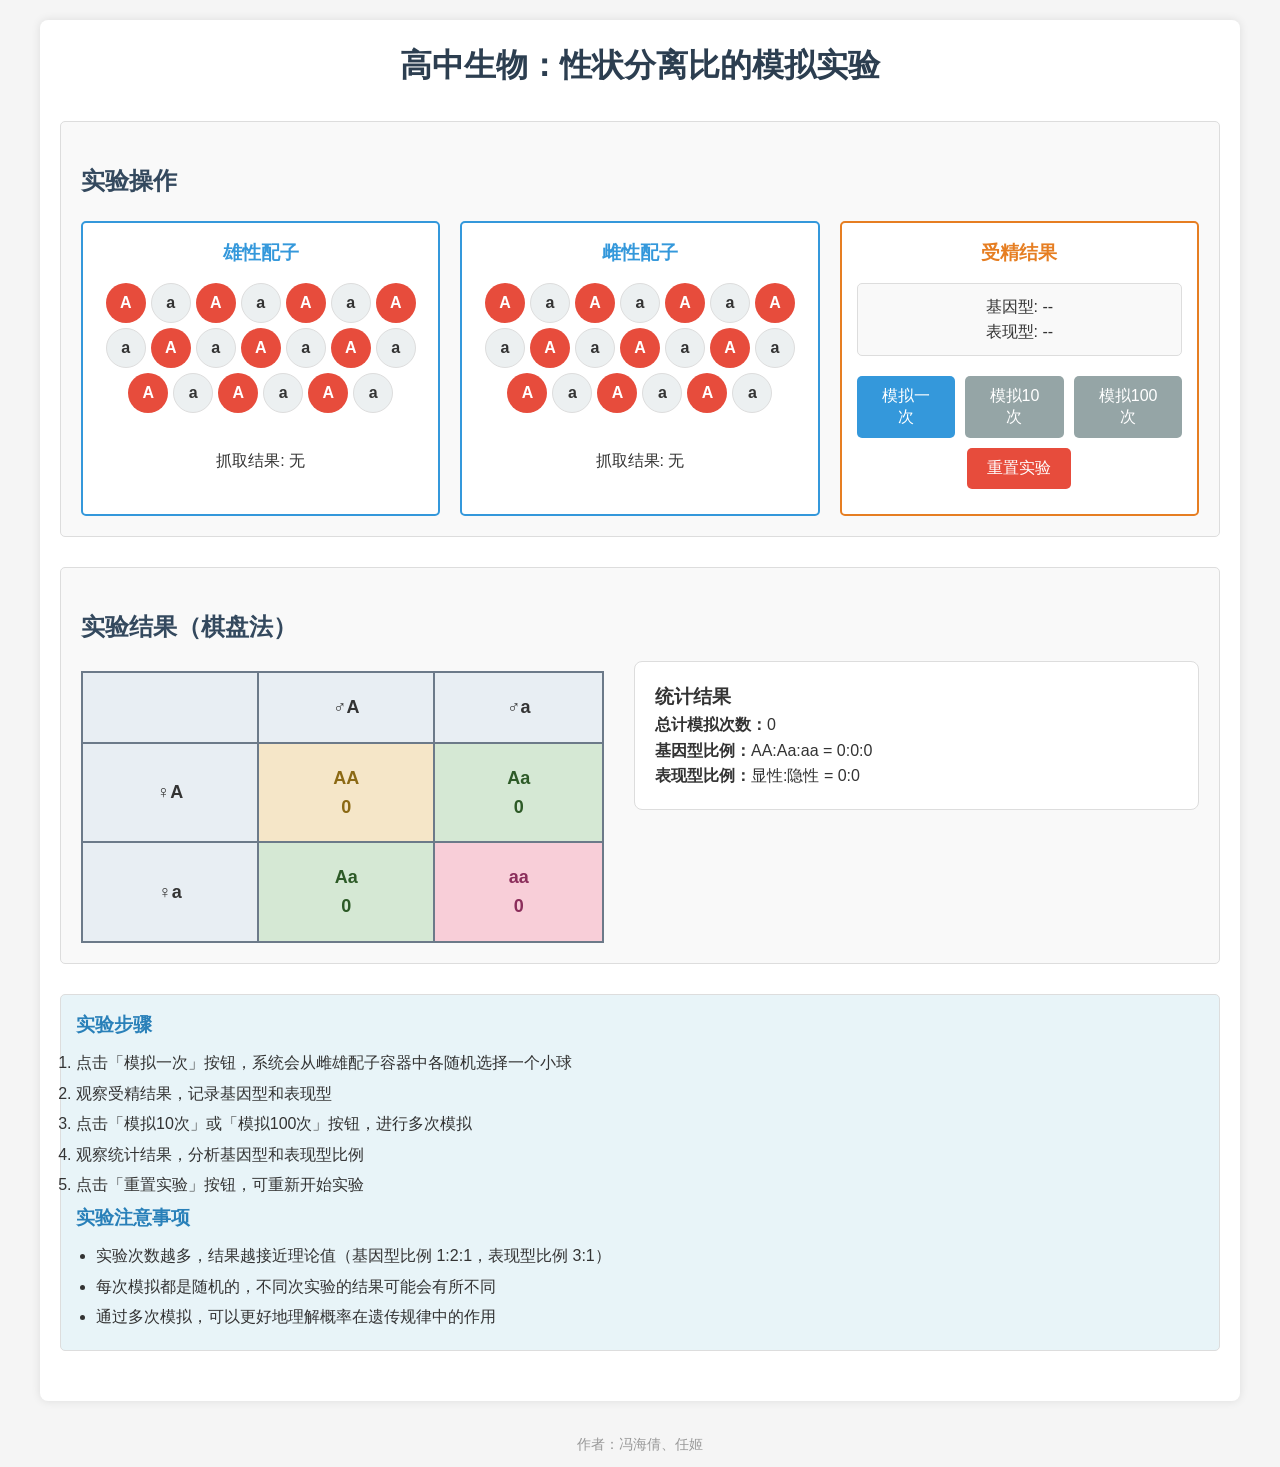
==== 4genetic_simulation.html @ bc6836cc "Add files via upload" ====
<!DOCTYPE html>
<html lang="zh-CN">
<head>
    <meta charset="UTF-8">
    <meta name="viewport" content="width=device-width, initial-scale=1.0">
    <meta name="author" content="F&R">
    <title>高中生物：性状分离比的模拟实验</title>
    <style>
        * {
            margin: 0;
            padding: 0;
            box-sizing: border-box;
        }
        
        body {
            font-family: Arial, sans-serif;
            line-height: 1.6;
            color: #333;
            background-color: #f5f5f5;
        }
        
        .container {
            max-width: 1200px;
            margin: 20px auto;
            padding: 20px;
            background-color: white;
            border-radius: 8px;
            box-shadow: 0 0 10px rgba(0,0,0,0.1);
        }
        
        h1 {
            text-align: center;
            color: #2c3e50;
            margin-bottom: 30px;
        }
        
        h2 {
            color: #34495e;
            margin-top: 20px;
            margin-bottom: 15px;
        }
        
        .section {
            margin-bottom: 30px;
            padding: 20px;
            border: 1px solid #ddd;
            border-radius: 5px;
            background-color: #f9f9f9;
        }
        
        .experiment-area {
            display: flex;
            flex-wrap: wrap;
            gap: 20px;
            margin-top: 20px;
        }
        
        .gamete-container {
            flex: 1;
            min-width: 200px;
            padding: 15px;
            border: 2px solid #3498db;
            border-radius: 5px;
            background-color: white;
            text-align: center;
        }
        
        .gamete-container h3 {
            color: #3498db;
            margin-bottom: 10px;
        }
        
        .balls {
            display: flex;
            flex-wrap: wrap;
            gap: 5px;
            justify-content: center;
            margin: 15px 0;
            height: 70px;
        }
        
        .ball {
            width: 40px;
            height: 40px;
            border-radius: 50%;
            display: flex;
            align-items: center;
            justify-content: center;
            font-weight: bold;
            color: white;
            cursor: pointer;
            transition: transform 0.2s, opacity 0.3s;
            position: relative;
        }
        
        .ball:hover {
            transform: scale(1.1);
        }
        
        .ball-red {
            background-color: #e74c3c;
        }
        
        .ball-white {
            background-color: #ecf0f1;
            color: #333;
            border: 1px solid #ddd;
        }
        
        /* 抓取动画 */
        .ball.selected {
            animation: grabBall 0.5s ease-out forwards;
        }
        
        @keyframes grabBall {
            0% {
                transform: scale(1);
                opacity: 1;
            }
            50% {
                transform: scale(1.3) translateY(-20px);
                opacity: 0.8;
            }
            100% {
                transform: scale(1);
                opacity: 1;
            }
        }
        
        /* 抓取出来的小球显示 */
        .grabbed-ball {
            width: 50px;
            height: 50px;
            border-radius: 50%;
            display: flex;
            align-items: center;
            justify-content: center;
            font-weight: bold;
            color: white;
            font-size: 20px;
            margin: 10px auto;
            animation: showGrabbed 0.3s ease-out;
        }
        
        @keyframes showGrabbed {
            0% {
                transform: scale(0);
            }
            100% {
                transform: scale(1);
            }
        }
        
        .grabbed-ball.red {
            background-color: #e74c3c;
        }
        
        .grabbed-ball.white {
            background-color: #ecf0f1;
            color: #333;
            border: 2px solid #ddd;
        }
        
        .grabbed-ball-container {
            height: 80px;
            display: flex;
            align-items: center;
            justify-content: center;
            overflow: hidden;
        }
        
        .fertilization {
            flex: 1;
            min-width: 200px;
            padding: 15px;
            border: 2px solid #e67e22;
            border-radius: 5px;
            background-color: white;
            text-align: center;
        }
        
        .fertilization h3 {
            color: #e67e22;
            margin-bottom: 10px;
        }
        
        .result {
            margin: 15px 0;
            padding: 10px;
            border: 1px solid #ddd;
            border-radius: 5px;
            background-color: #f9f9f9;
        }
        
        .stats {
            margin-top: 20px;
        }
        
        table {
            width: 100%;
            border-collapse: collapse;
            margin-top: 10px;
        }
        
        th, td {
            border: 1px solid #ddd;
            padding: 8px;
            text-align: center;
        }
        
        th {
            background-color: #f2f2f2;
        }
        
        /* 棋盘法样式 */
        .punnett-section {
            display: flex;
            flex-wrap: wrap;
            gap: 30px;
            align-items: flex-start;
        }
        
        .punnett-square {
            flex: 1;
            min-width: 250px;
        }
        
        .punnett-table {
            border-collapse: collapse;
            border: 2px solid #6c7a89;
            width: 100%;
        }
        
        .punnett-table th, .punnett-table td {
            border: 2px solid #6c7a89;
            padding: 20px;
            text-align: center;
            font-size: 18px;
        }
        
        .punnett-table th {
            background-color: #e8eef3;
            font-weight: bold;
        }
        
        .gamete-label {
            background-color: #ffffff;
            color: #333333;
        }
        
        .genotype-cell {
            background-color: #fff;
            font-weight: bold;
        }
        
        .genotype-cell.AA {
            background-color: #f5e6c8;
            color: #8b6914;
        }
        
        .genotype-cell.Aa {
            background-color: #d5e8d4;
            color: #2d5a27;
        }
        
        .genotype-cell.aa {
            background-color: #f8ced8;
            color: #8b2e5b;
        }
        
        /* 统计结果样式 */
        .stats-panel {
            flex: 1;
            min-width: 250px;
            padding: 20px;
            background-color: #fff;
            border-radius: 8px;
            border: 1px solid #ddd;
        }
        
        .controls {
            margin-top: 20px;
        }
        
        .control-row {
            display: flex;
            justify-content: center;
            gap: 10px;
            margin-bottom: 10px;
        }
        
        button {
            padding: 10px 20px;
            border: none;
            border-radius: 5px;
            cursor: pointer;
            font-size: 16px;
            transition: background-color 0.3s;
        }
        
        .btn-primary {
            background-color: #3498db;
            color: white;
        }
        
        .btn-primary:hover {
            background-color: #2980b9;
        }
        
        .btn-secondary {
            background-color: #95a5a6;
            color: white;
        }
        
        .btn-secondary:hover {
            background-color: #7f8c8d;
        }
        
        .btn-reset {
            background-color: #e74c3c;
            color: white;
        }
        
        .btn-reset:hover {
            background-color: #c0392b;
        }
        
        .instructions {
            background-color: #e8f4f8;
            padding: 15px;
            border-radius: 5px;
            margin-top: 20px;
        }
        
        .instructions h3 {
            color: #2980b9;
            margin-bottom: 10px;
        }
        
        ul {
            margin-left: 20px;
            margin-top: 10px;
        }
        
        li {
            margin-bottom: 5px;
        }
    </style>
</head>
<body>
    <div class="container">
        <h1>高中生物：性状分离比的模拟实验</h1>
        
        <div class="section">
            <h2>实验操作</h2>
            <div class="experiment-area">
                <!-- 雄性配子容器 -->
                <div class="gamete-container">
                    <h3>雄性配子</h3>
                    <div class="balls" id="male-balls">
                        <!-- 红色球代表 A，白色球代表 a -->
                    </div>
                    <div id="male-grabbed" class="grabbed-ball-container"></div>
                    <p>抓取结果: <span id="male-selection">无</span></p>
                </div>
                
                <!-- 雌性配子容器 -->
                <div class="gamete-container">
                    <h3>雌性配子</h3>
                    <div class="balls" id="female-balls">
                        <!-- 红色球代表 A，白色球代表 a -->
                    </div>
                    <div id="female-grabbed" class="grabbed-ball-container"></div>
                    <p>抓取结果: <span id="female-selection">无</span></p>
                </div>
                
                <!-- 受精结果 -->
                <div class="fertilization">
                    <h3>受精结果</h3>
                    <div class="result">
                        <p>基因型: <span id="genotype">--</span></p>
                        <p>表现型: <span id="phenotype">--</span></p>
                    </div>
                    <div class="controls">
                        <div class="control-row">
                            <button class="btn-primary" onclick="simulateOne()">模拟一次</button>
                            <button class="btn-secondary" onclick="simulateMultiple(10)">模拟10次</button>
                            <button class="btn-secondary" onclick="simulateMultiple(100)">模拟100次</button>
                        </div>
                        <div class="control-row">
                            <button class="btn-reset" onclick="resetExperiment()">重置实验</button>
                        </div>
                    </div>
                </div>
            </div>
        </div>
        
        <div class="section">
            <h2>实验结果（棋盘法）</h2>
            <div class="punnett-section">
                <!-- 棋盘法表格 -->
                <div class="punnett-square">
                    <table class="punnett-table">
                        <thead>
                            <tr>
                                <th class="gamete-label"></th>
                                <th class="gamete-label">♂A</th>
                                <th class="gamete-label">♂a</th>
                            </tr>
                        </thead>
                        <tbody>
                            <tr>
                                <th class="gamete-label">♀A</th>
                                <td class="genotype-cell AA" id="cell-AA">AA<br><span id="count-AA">0</span></td>
                                <td class="genotype-cell Aa" id="cell-Aa1">Aa<br><span id="count-Aa1">0</span></td>
                            </tr>
                            <tr>
                                <th class="gamete-label">♀a</th>
                                <td class="genotype-cell Aa" id="cell-Aa2">Aa<br><span id="count-Aa2">0</span></td>
                                <td class="genotype-cell aa" id="cell-aa">aa<br><span id="count-aa">0</span></td>
                            </tr>
                        </tbody>
                    </table>
                </div>
                
                <!-- 统计数据 -->
                <div class="stats-panel">
                    <h3>统计结果</h3>
                    <p><strong>总计模拟次数：</strong><span id="count-total">0</span></p>
                    <p><strong>基因型比例：</strong>AA:Aa:aa = <span id="genotype-ratio">0:0:0</span></p>
                    <p><strong>表现型比例：</strong>显性:隐性 = <span id="phenotype-ratio">0:0</span></p>
                </div>
            </div>
        </div>
        
        <div class="section instructions">
            <h3>实验步骤</h3>
            <ol>
                <li>点击「模拟一次」按钮，系统会从雌雄配子容器中各随机选择一个小球</li>
                <li>观察受精结果，记录基因型和表现型</li>
                <li>点击「模拟10次」或「模拟100次」按钮，进行多次模拟</li>
                <li>观察统计结果，分析基因型和表现型比例</li>
                <li>点击「重置实验」按钮，可重新开始实验</li>
            </ol>
            <h3>实验注意事项</h3>
            <ul>
                <li>实验次数越多，结果越接近理论值（基因型比例 1:2:1，表现型比例 3:1）</li>
                <li>每次模拟都是随机的，不同次实验的结果可能会有所不同</li>
                <li>通过多次模拟，可以更好地理解概率在遗传规律中的作用</li>
            </ul>
        </div>
    </div>
    
    <script>
        // 实验数据（棋盘法需要分别记录两种Aa组合）
        let data = {
            AA: 0,
            Aa1: 0,  // ♀A + ♂a
            Aa2: 0,  // ♀a + ♂A
            aa: 0
        };
        
        // 初始化配子容器
        function initGameteContainers() {
            const maleContainer = document.getElementById('male-balls');
            const femaleContainer = document.getElementById('female-balls');
            
            // 清空容器
            maleContainer.innerHTML = '';
            femaleContainer.innerHTML = '';
            
            // 添加小球（各10个红色和白色）
            for (let i = 0; i < 10; i++) {
                const redBall = document.createElement('div');
                redBall.className = 'ball ball-red';
                redBall.textContent = 'A';
                redBall.dataset.type = 'A';
                maleContainer.appendChild(redBall);
                
                const whiteBall = document.createElement('div');
                whiteBall.className = 'ball ball-white';
                whiteBall.textContent = 'a';
                whiteBall.dataset.type = 'a';
                maleContainer.appendChild(whiteBall);
            }
            
            // 雌性配子容器同样添加
            for (let i = 0; i < 10; i++) {
                const redBall = document.createElement('div');
                redBall.className = 'ball ball-red';
                redBall.textContent = 'A';
                redBall.dataset.type = 'A';
                femaleContainer.appendChild(redBall);
                
                const whiteBall = document.createElement('div');
                whiteBall.className = 'ball ball-white';
                whiteBall.textContent = 'a';
                whiteBall.dataset.type = 'a';
                femaleContainer.appendChild(whiteBall);
            }
        }
        
        // 随机选择一个配子并显示抓取动画
        function grabGamete(containerId, grabbedId) {
            const container = document.getElementById(containerId);
            const balls = container.getElementsByClassName('ball');
            const grabbedContainer = document.getElementById(grabbedId);
            
            // 随机选择一个小球
            const randomIndex = Math.floor(Math.random() * balls.length);
            const selectedBall = balls[randomIndex];
            const gameteType = selectedBall.dataset.type;
            
            // 添加选中动画
            selectedBall.classList.add('selected');
            
            // 1秒后移除动画并显示抓取的小球
            setTimeout(() => {
                selectedBall.classList.remove('selected');
                
                // 创建抓取的小球显示
                grabbedContainer.innerHTML = '';
                const grabbedBall = document.createElement('div');
                grabbedBall.className = 'grabbed-ball ' + (gameteType === 'A' ? 'red' : 'white');
                grabbedBall.textContent = gameteType;
                grabbedContainer.appendChild(grabbedBall);
            }, 500);
            
            return gameteType;
        }
        
        // 模拟一次受精
        function simulateOne() {
            // 清空之前的抓取显示
            document.getElementById('male-grabbed').innerHTML = '';
            document.getElementById('female-grabbed').innerHTML = '';
            
            // 抓取配子（带动画）
            const maleGamete = grabGamete('male-balls', 'male-grabbed');
            const femaleGamete = grabGamete('female-balls', 'female-grabbed');
            
            // 更新选择显示
            document.getElementById('male-selection').textContent = maleGamete;
            document.getElementById('female-selection').textContent = femaleGamete;
            
            // 计算基因型和表现型（根据棋盘法位置）
            let genotype, phenotype;
            if (maleGamete === 'A' && femaleGamete === 'A') {
                genotype = 'AA';
                phenotype = '显性';
                data.AA++;
            } else if (femaleGamete === 'A' && maleGamete === 'a') {
                genotype = 'Aa';
                phenotype = '显性';
                data.Aa1++;
            } else if (femaleGamete === 'a' && maleGamete === 'A') {
                genotype = 'Aa';
                phenotype = '显性';
                data.Aa2++;
            } else {
                genotype = 'aa';
                phenotype = '隐性';
                data.aa++;
            }
            
            // 更新结果显示
            document.getElementById('genotype').textContent = genotype;
            document.getElementById('phenotype').textContent = phenotype;
            
            // 更新统计数据
            updateStats();
        }
        
        // 模拟多次受精
        function simulateMultiple(times) {
            let count = 0;
            const interval = setInterval(() => {
                simulateOne();
                count++;
                if (count >= times) {
                    clearInterval(interval);
                }
            }, 300);
        }
        
        // 更新统计数据
        function updateStats() {
            const total = data.AA + data.Aa1 + data.Aa2 + data.aa;
            const totalAa = data.Aa1 + data.Aa2;
            
            // 更新棋盘法各单元格计数
            document.getElementById('count-AA').textContent = data.AA;
            document.getElementById('count-Aa1').textContent = data.Aa1;
            document.getElementById('count-Aa2').textContent = data.Aa2;
            document.getElementById('count-aa').textContent = data.aa;
            document.getElementById('count-total').textContent = total;
            
            if (total > 0) {
                // 更新基因型比例
                document.getElementById('genotype-ratio').textContent = data.AA + ':' + totalAa + ':' + data.aa;
                
                // 更新表现型比例
                const dominant = data.AA + totalAa;
                const recessive = data.aa;
                document.getElementById('phenotype-ratio').textContent = dominant + ':' + recessive;
            } else {
                document.getElementById('genotype-ratio').textContent = '0:0:0';
                document.getElementById('phenotype-ratio').textContent = '0:0';
            }
        }
        
        // 重置实验
        function resetExperiment() {
            data = {
                AA: 0,
                Aa1: 0,
                Aa2: 0,
                aa: 0
            };
            
            document.getElementById('male-selection').textContent = '无';
            document.getElementById('female-selection').textContent = '无';
            document.getElementById('genotype').textContent = '--';
            document.getElementById('phenotype').textContent = '--';
            
            // 清空抓取的小球显示
            document.getElementById('male-grabbed').innerHTML = '';
            document.getElementById('female-grabbed').innerHTML = '';
            
            updateStats();
        }
        
        // 初始化实验
        window.onload = function() {
            initGameteContainers();
        };
    </script>
<div style="text-align:center;padding:12px;color:#999;font-size:14px;">作者：冯海倩、任姬</div>
</body>
</html>
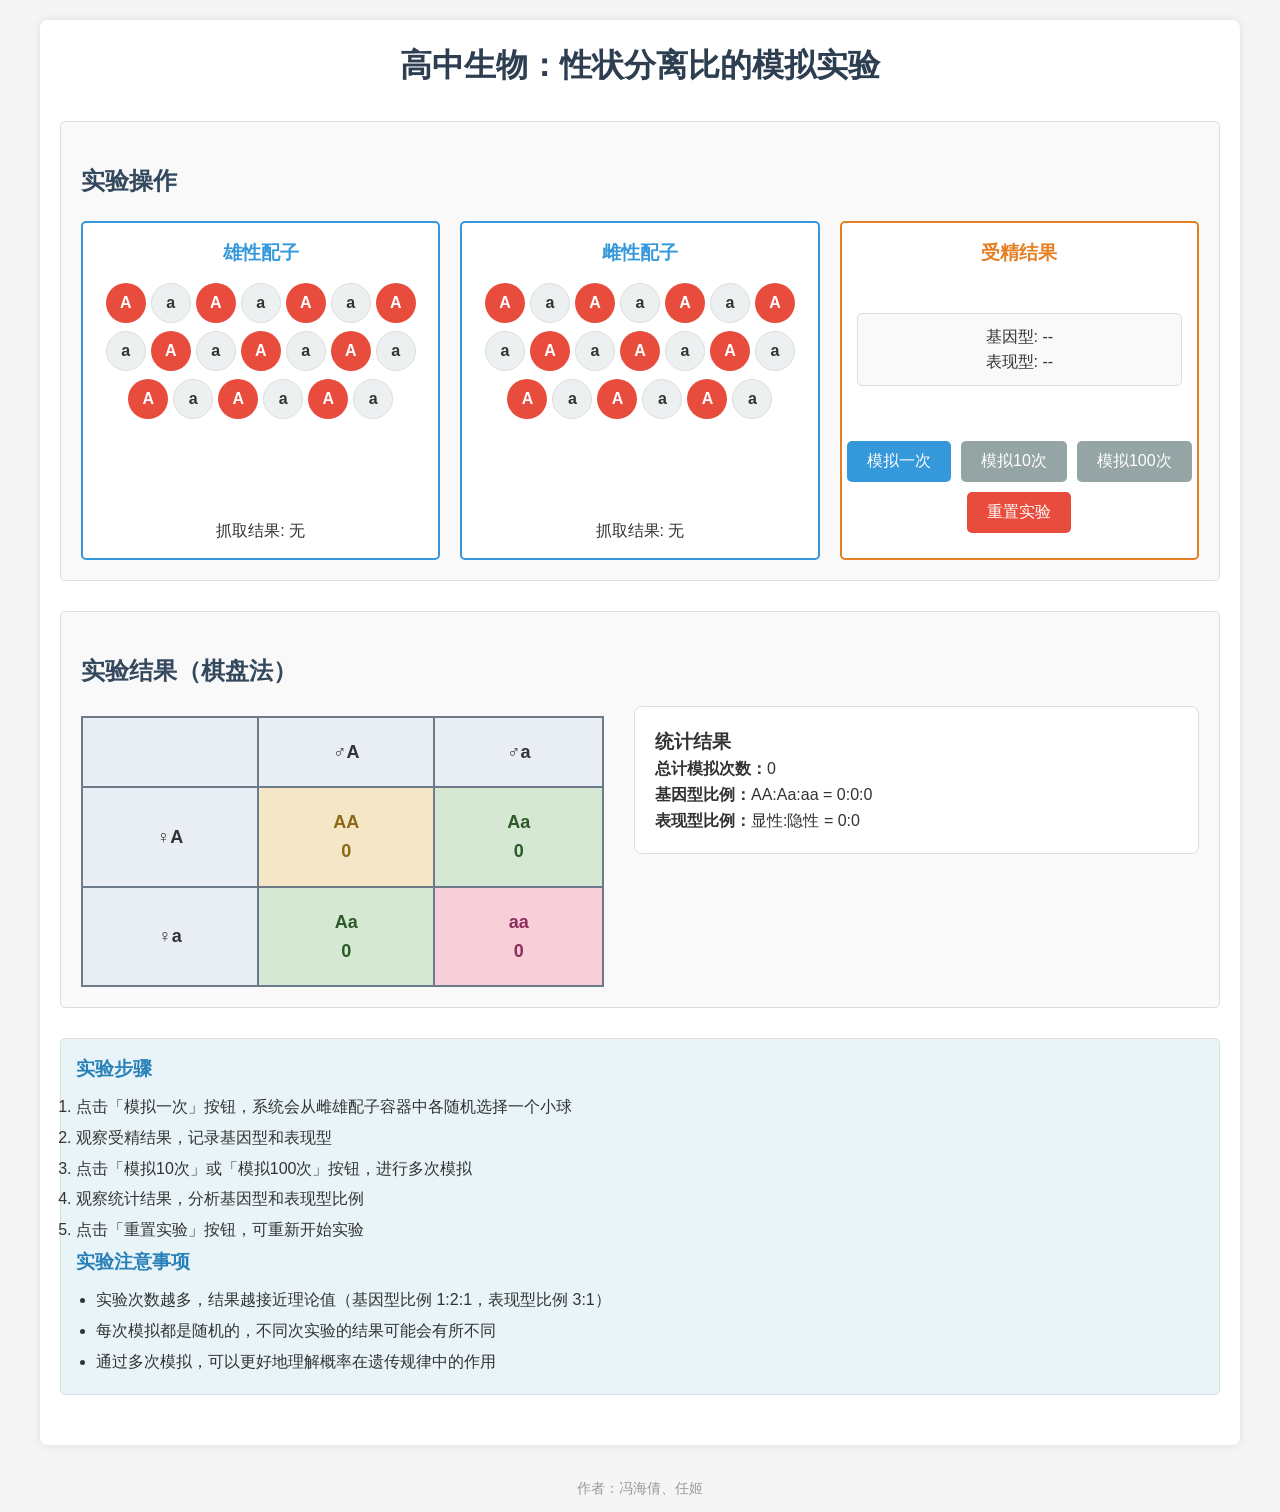
==== commit db761fea: "Add files via upload" ====
--- a/4genetic_simulation.html
+++ b/4genetic_simulation.html
@@ -76,7 +76,7 @@
             gap: 5px;
             justify-content: center;
             margin: 15px 0;
-            height: 70px;
+            min-height: 140px;
         }
         
         .ball {
@@ -177,6 +177,9 @@
             border-radius: 5px;
             background-color: white;
             text-align: center;
+            display: flex;
+            flex-direction: column;
+            justify-content: space-between;
         }
         
         .fertilization h3 {
@@ -295,6 +298,7 @@
             border-radius: 5px;
             cursor: pointer;
             font-size: 16px;
+            white-space: nowrap;
             transition: background-color 0.3s;
         }
         
